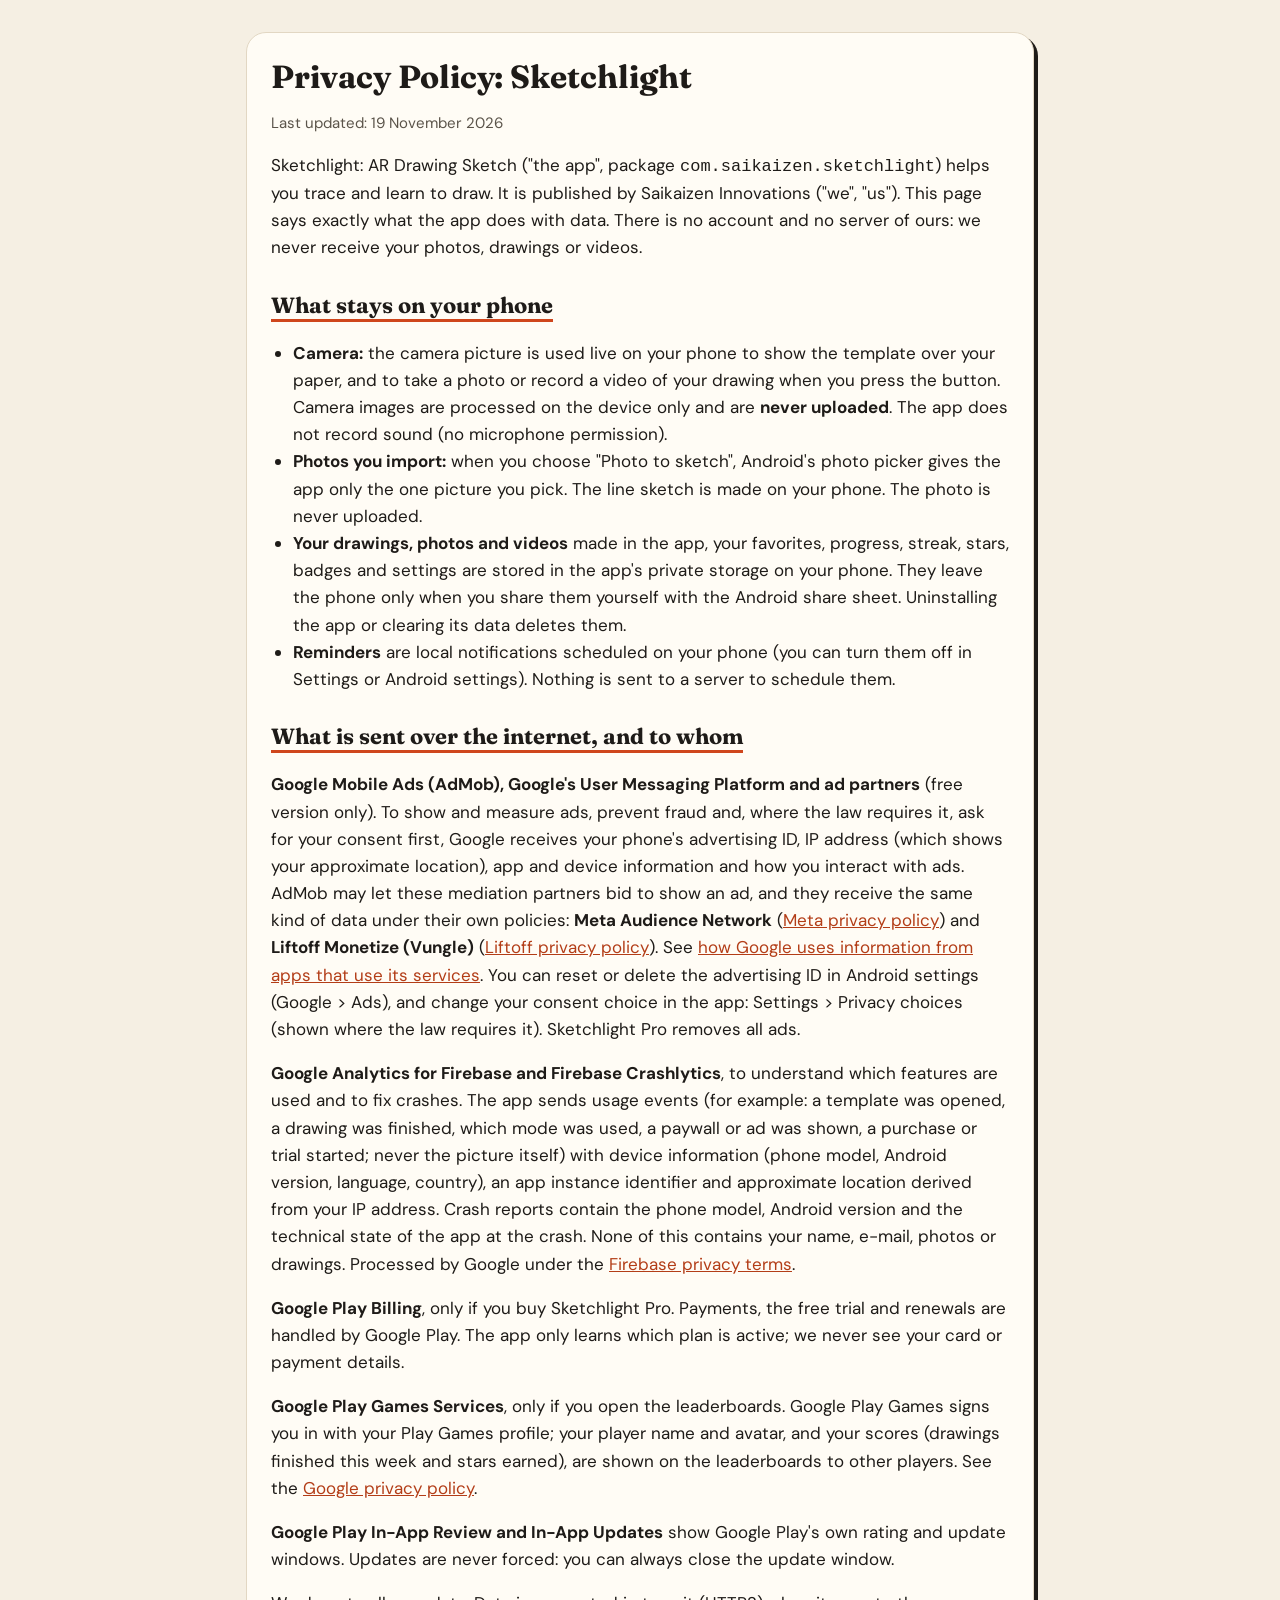
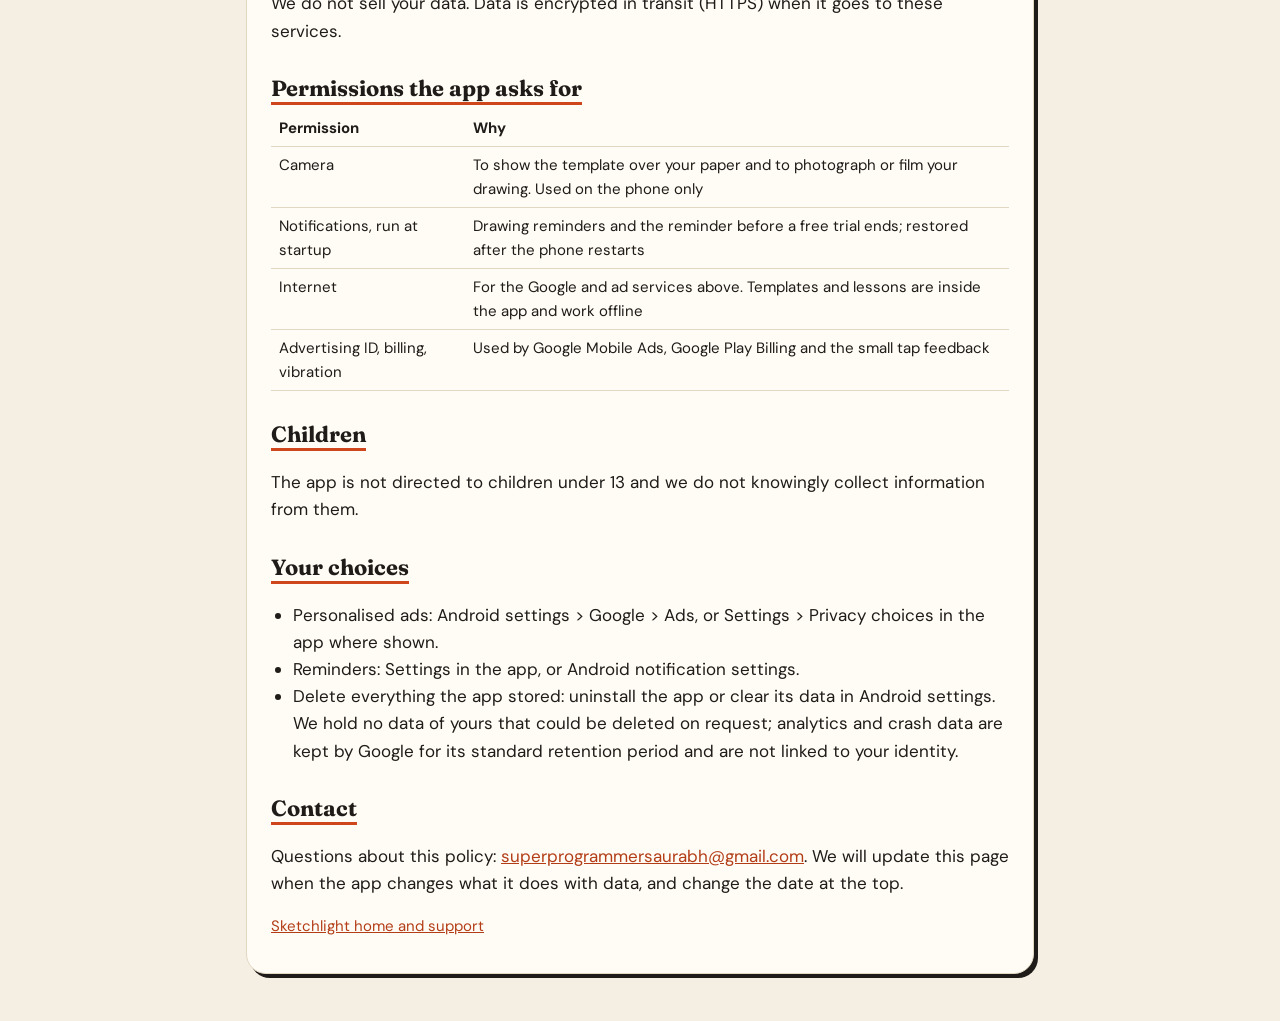
==== privacy.html @ 5d05d189 "Sketchlight legal site: privacy, terms, support Co-Authored-By: Claude Opus 5.5 <noreply@anthropic.c" ====
<!doctype html>
<html lang="en">
<head>
<title>Sketchlight Privacy Policy</title>
<meta charset="utf-8">
<meta name="viewport" content="width=device-width,initial-scale=1">
<link rel="icon" href="favicon.png">
<link rel="preconnect" href="https://fonts.googleapis.com"><link href="https://fonts.googleapis.com/css2?family=Fraunces:wght@600;700&family=DM+Sans:wght@400;500;700&family=Caveat:wght@600&display=swap" rel="stylesheet">
<link rel="stylesheet" href="style.css">
</head>
<body>
<div class="wrap">
<div class="card">
<h1>Privacy Policy: Sketchlight</h1>
<p class="small">Last updated: 19 November 2026</p>
<p>Sketchlight: AR Drawing Sketch ("the app", package <code>com.saikaizen.sketchlight</code>) helps you trace and learn
to draw. It is published by Saikaizen Innovations ("we", "us"). This page says exactly what the app does with data.
There is no account and no server of ours: we never receive your photos, drawings or videos.</p>

<h2>What stays on your phone</h2>
<ul>
<li><b>Camera:</b> the camera picture is used live on your phone to show the template over your paper, and to take a
photo or record a video of your drawing when you press the button. Camera images are processed on the device only
and are <b>never uploaded</b>. The app does not record sound (no microphone permission).</li>
<li><b>Photos you import:</b> when you choose "Photo to sketch", Android's photo picker gives the app only the one
picture you pick. The line sketch is made on your phone. The photo is never uploaded.</li>
<li><b>Your drawings, photos and videos</b> made in the app, your favorites, progress, streak, stars, badges and
settings are stored in the app's private storage on your phone. They leave the phone only when you share them
yourself with the Android share sheet. Uninstalling the app or clearing its data deletes them.</li>
<li><b>Reminders</b> are local notifications scheduled on your phone (you can turn them off in Settings or Android
settings). Nothing is sent to a server to schedule them.</li>
</ul>

<h2>What is sent over the internet, and to whom</h2>
<p><b>Google Mobile Ads (AdMob), Google's User Messaging Platform and ad partners</b> (free version only). To show and
measure ads, prevent fraud and, where the law requires it, ask for your consent first, Google receives your phone's
advertising ID, IP address (which shows your approximate location), app and device information and how you interact
with ads. AdMob may let these mediation partners bid to show an ad, and they receive the same kind of data under
their own policies: <b>Meta Audience Network</b> (<a href="https://www.facebook.com/privacy/policy/">Meta privacy
policy</a>) and <b>Liftoff Monetize (Vungle)</b> (<a href="https://liftoff.io/privacy-policy/">Liftoff privacy
policy</a>). See <a href="https://policies.google.com/technologies/partner-sites">how Google uses information from
apps that use its services</a>. You can reset or delete the advertising ID in Android settings (Google &gt; Ads), and
change your consent choice in the app: Settings &gt; Privacy choices (shown where the law requires it). Sketchlight Pro
removes all ads.</p>
<p><b>Google Analytics for Firebase and Firebase Crashlytics</b>, to understand which features are used and to fix
crashes. The app sends usage events (for example: a template was opened, a drawing was finished, which mode was used,
a paywall or ad was shown, a purchase or trial started; never the picture itself) with device information (phone
model, Android version, language, country), an app instance identifier and approximate location derived from your IP
address. Crash reports contain the phone model, Android version and the technical state of the app at the crash. None
of this contains your name, e-mail, photos or drawings. Processed by Google under the
<a href="https://firebase.google.com/support/privacy">Firebase privacy terms</a>.</p>
<p><b>Google Play Billing</b>, only if you buy Sketchlight Pro. Payments, the free trial and renewals are handled by
Google Play. The app only learns which plan is active; we never see your card or payment details.</p>
<p><b>Google Play Games Services</b>, only if you open the leaderboards. Google Play Games signs you in with your Play
Games profile; your player name and avatar, and your scores (drawings finished this week and stars earned), are shown
on the leaderboards to other players. See the <a href="https://policies.google.com/privacy">Google privacy policy</a>.</p>
<p><b>Google Play In-App Review and In-App Updates</b> show Google Play's own rating and update windows. Updates are
never forced: you can always close the update window.</p>
<p>We do not sell your data. Data is encrypted in transit (HTTPS) when it goes to these services.</p>

<h2>Permissions the app asks for</h2>
<table>
<tr><th>Permission</th><th>Why</th></tr>
<tr><td>Camera</td><td>To show the template over your paper and to photograph or film your drawing. Used on the phone only</td></tr>
<tr><td>Notifications, run at startup</td><td>Drawing reminders and the reminder before a free trial ends; restored after the phone restarts</td></tr>
<tr><td>Internet</td><td>For the Google and ad services above. Templates and lessons are inside the app and work offline</td></tr>
<tr><td>Advertising ID, billing, vibration</td><td>Used by Google Mobile Ads, Google Play Billing and the small tap feedback</td></tr>
</table>

<h2>Children</h2>
<p>The app is not directed to children under 13 and we do not knowingly collect information from them.</p>

<h2>Your choices</h2>
<ul>
<li>Personalised ads: Android settings &gt; Google &gt; Ads, or Settings &gt; Privacy choices in the app where shown.</li>
<li>Reminders: Settings in the app, or Android notification settings.</li>
<li>Delete everything the app stored: uninstall the app or clear its data in Android settings. We hold no data of
yours that could be deleted on request; analytics and crash data are kept by Google for its standard retention
period and are not linked to your identity.</li>
</ul>

<h2>Contact</h2>
<p>Questions about this policy: <a href="mailto:superprogrammersaurabh@gmail.com">superprogrammersaurabh@gmail.com</a>.
We will update this page when the app changes what it does with data, and change the date at the top.</p>
<p class="small"><a href="index.html">Sketchlight home and support</a></p>
</div>
</div>
</body>
</html>
---- style.css ----
:root{--paper:#F5EFE3;--deep:#EBE2D0;--card:#FFFCF5;--ink:#1E1B18;--soft:#5B544A;--rule:#E2D7C3;--accent:#CF461C;--accentDeep:#B33D17;--wash:#FBE2D6;--sage:#DDEBDD}
@media (prefers-color-scheme: dark){:root{--paper:#15130F;--deep:#221F1A;--card:#1F1C17;--ink:#F3ECDF;--soft:#C4BAAA;--rule:#37322B;--accentDeep:#FF8A5C;--wash:#3A2219;--sage:#1F2E23}}
*{box-sizing:border-box}
html,body{margin:0;background:var(--paper);color:var(--ink);font-family:"DM Sans",system-ui,-apple-system,"Segoe UI",Roboto,sans-serif;font-size:17px;line-height:1.6}
a{color:var(--accentDeep)}
.wrap{max-width:820px;margin:32px auto 48px;padding:0 16px}
.card{background:var(--card);border-radius:20px;padding:26px 24px 20px;border:1.5px solid var(--rule);box-shadow:4px 4px 0 var(--ink)}
.brand{display:flex;gap:18px;align-items:center;margin-bottom:8px}
.brand img{width:88px;height:88px;border-radius:22px;border:1.5px solid var(--ink)}
h1{margin:0;font-family:"Fraunces",Georgia,serif;font-weight:700;font-size:32px;line-height:1.15}
h2{font-family:"Fraunces",Georgia,serif;font-size:22px;margin:26px 0 4px;text-decoration:underline;text-decoration-color:var(--accent);text-decoration-thickness:3px;text-underline-offset:6px}
.hand{font-family:"Caveat",cursive;font-size:24px;color:var(--accentDeep);margin:2px 0 0}
.small{color:var(--soft);font-size:15px}
.note{background:var(--wash);border-radius:12px;padding:10px 14px;font-weight:500}
.btns{display:flex;flex-wrap:wrap;gap:12px;margin:18px 0 6px}
.btn{display:inline-block;background:var(--accent);color:#fff;text-decoration:none;padding:9px 20px;border-radius:24px;font-weight:700;border:1.5px solid var(--ink);box-shadow:3px 3px 0 var(--ink)}
.btn.alt{background:var(--card);color:var(--ink)}
table{border-collapse:collapse;width:100%;font-size:15px}
td,th{text-align:left;padding:6px 8px;border-bottom:1px solid var(--rule);vertical-align:top}
ul{padding-left:22px}
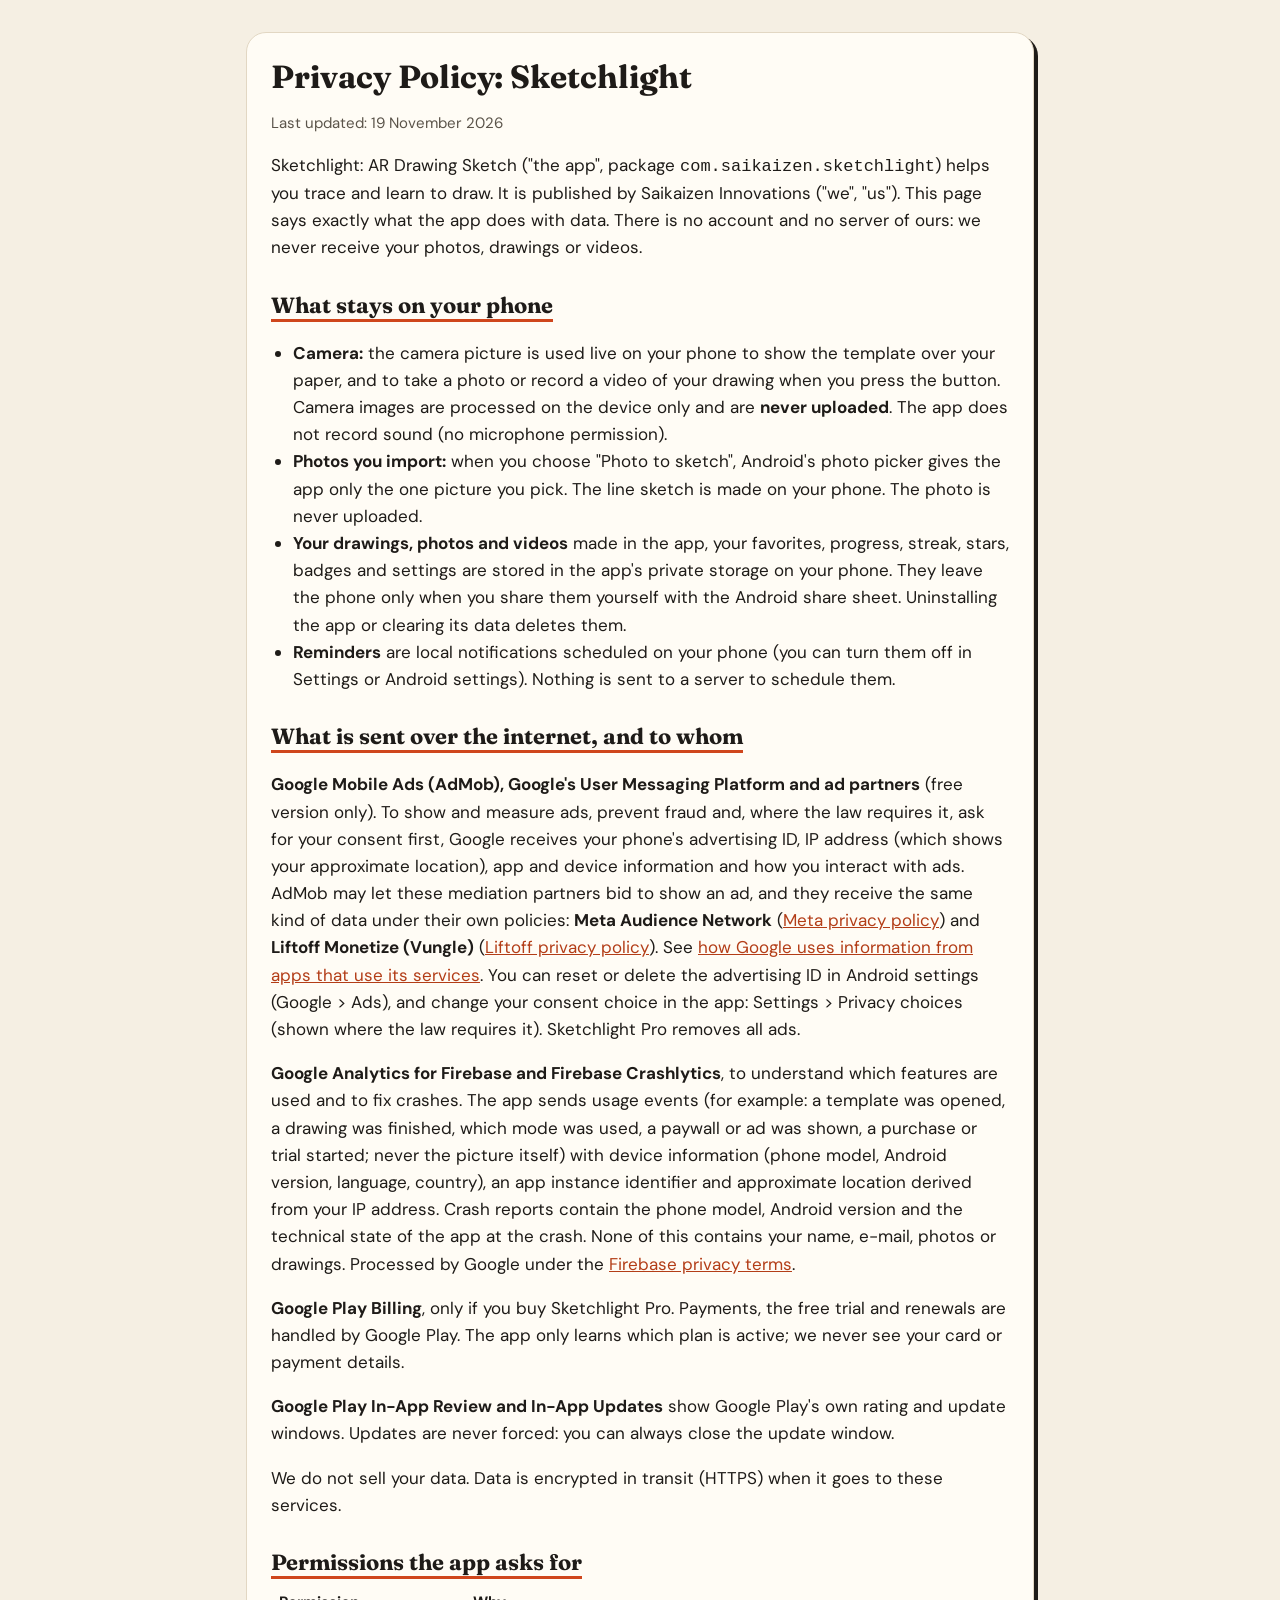
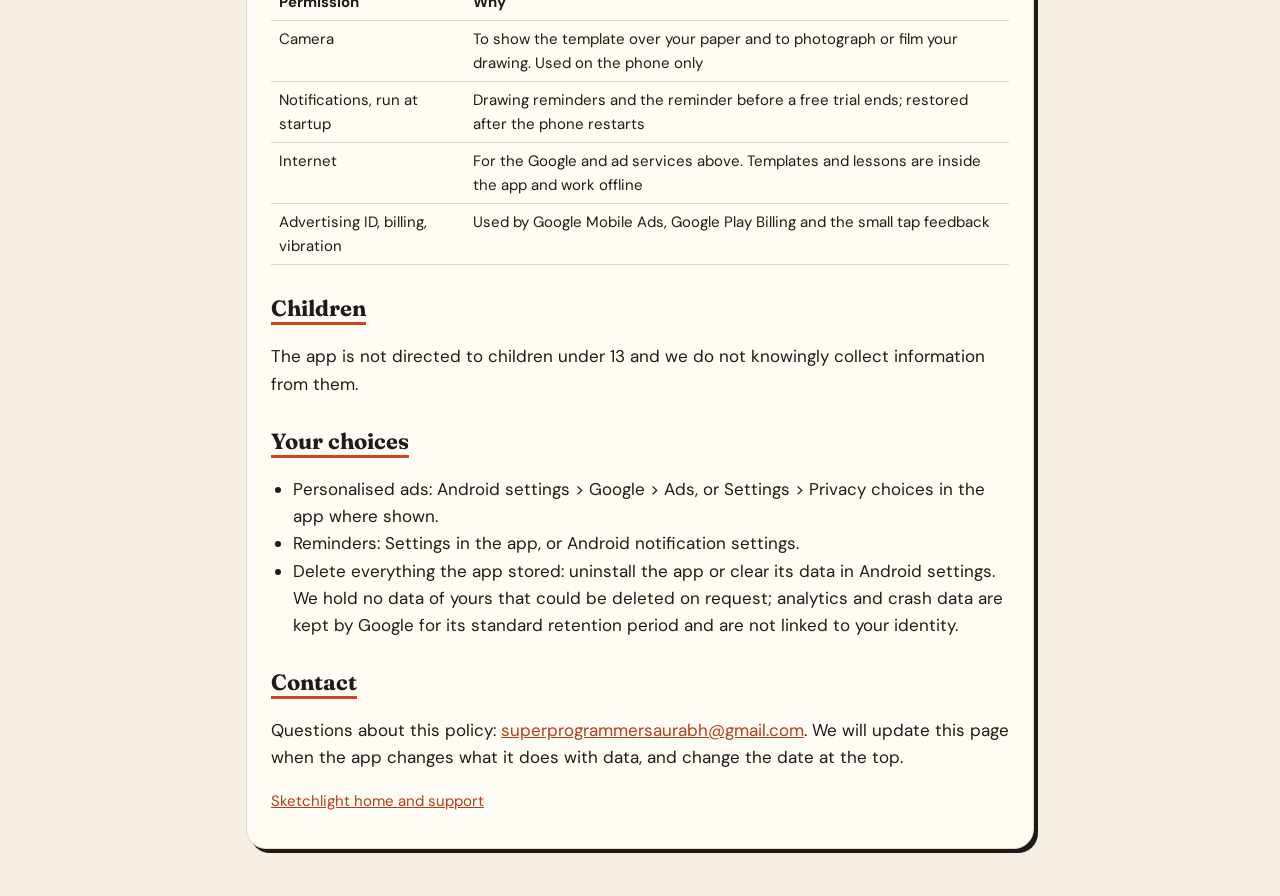
==== commit 5f21ad17: "Privacy: no Play Games (removed from the app) Co-Authored-By: Claude Opus 5.5 <noreply@anthropic.com" ====
--- a/privacy.html
+++ b/privacy.html
@@ -51,9 +51,6 @@
 <a href="https://firebase.google.com/support/privacy">Firebase privacy terms</a>.</p>
 <p><b>Google Play Billing</b>, only if you buy Sketchlight Pro. Payments, the free trial and renewals are handled by
 Google Play. The app only learns which plan is active; we never see your card or payment details.</p>
-<p><b>Google Play Games Services</b>, only if you open the leaderboards. Google Play Games signs you in with your Play
-Games profile; your player name and avatar, and your scores (drawings finished this week and stars earned), are shown
-on the leaderboards to other players. See the <a href="https://policies.google.com/privacy">Google privacy policy</a>.</p>
 <p><b>Google Play In-App Review and In-App Updates</b> show Google Play's own rating and update windows. Updates are
 never forced: you can always close the update window.</p>
 <p>We do not sell your data. Data is encrypted in transit (HTTPS) when it goes to these services.</p>
